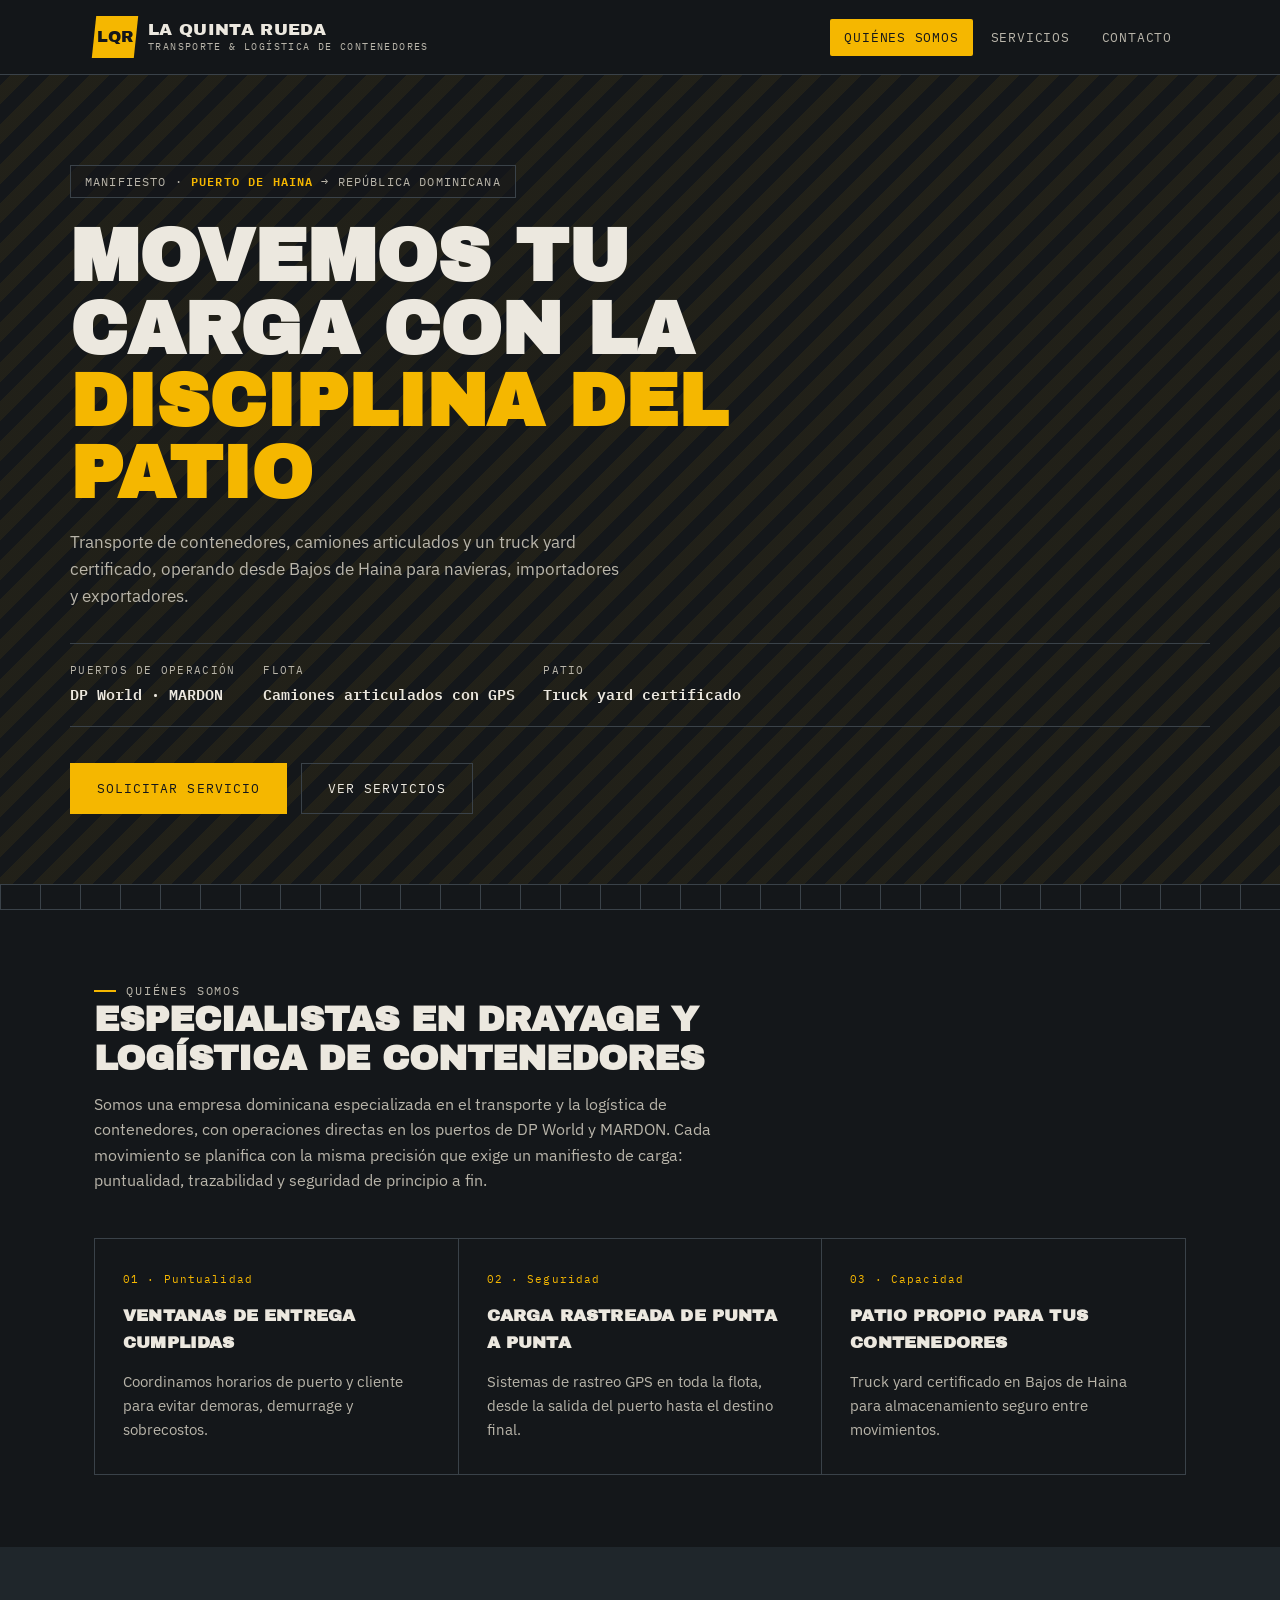
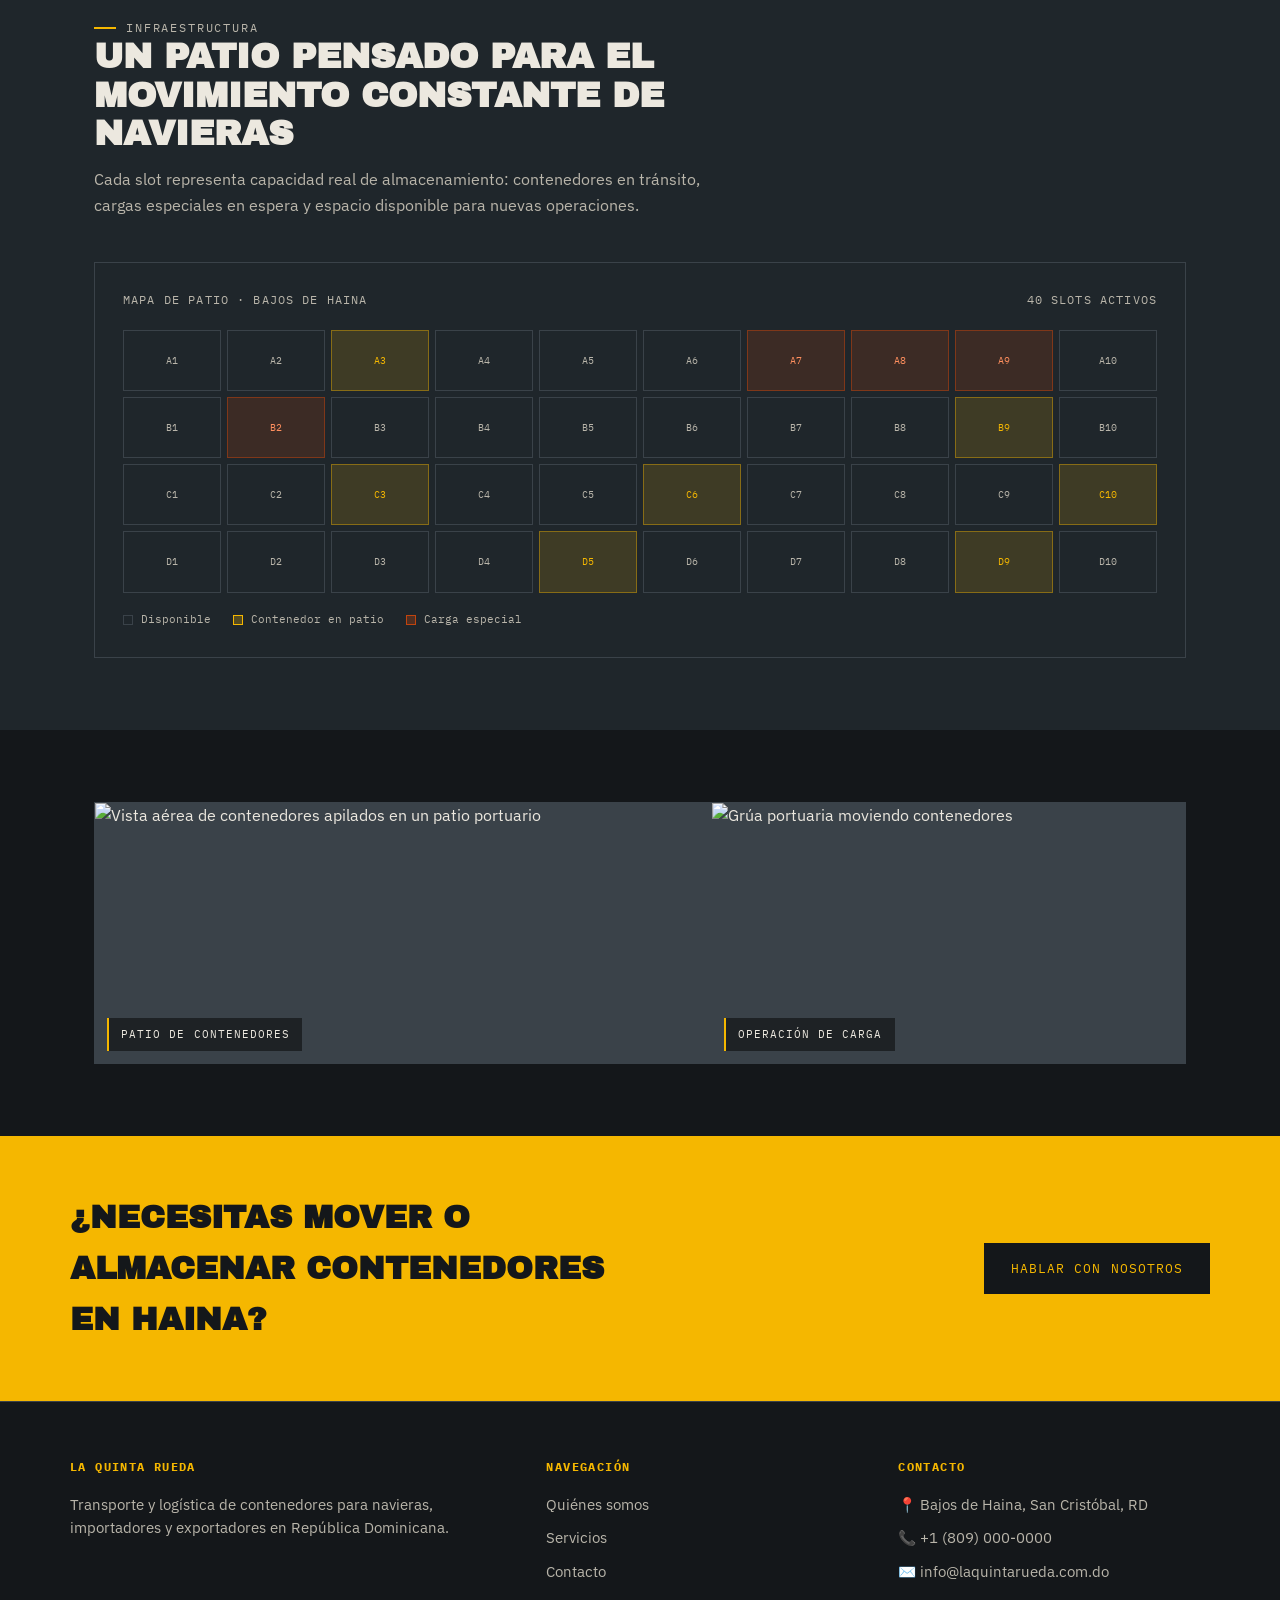
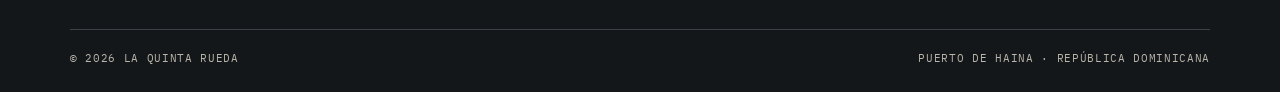
==== index.html @ 8c3c9d0c "Muevo archivos a la raíz para GitHub Pages" ====
<!DOCTYPE html>
<html lang="es">
<head>
  <meta charset="UTF-8">
  <meta name="viewport" content="width=device-width, initial-scale=1.0">
  <title>La Quinta Rueda — Transporte de Contenedores y Truck Yard | Haina, RD</title>
  <meta name="description" content="Transporte de contenedores, camiones articulados y truck yard certificado para navieras en Bajos de Haina, San Cristóbal, República Dominicana.">
  <link rel="stylesheet" href="style.css">
  <link rel="preconnect" href="https://fonts.googleapis.com">
</head>
<body>

  <header class="site-header">
    <div class="nav-wrap">
      <a href="index.html" class="brand">
        <span class="brand-mark"><span>LQR</span></span>
        <span class="brand-text">La Quinta Rueda<small>Transporte &amp; Logística de Contenedores</small></span>
      </a>
      <button class="nav-toggle" aria-label="Abrir menú" aria-expanded="false">☰</button>
      <nav class="main-nav">
        <a href="index.html" class="active">Quiénes somos</a>
        <a href="servicios.html">Servicios</a>
        <a href="contacto.html">Contacto</a>
      </nav>
    </div>
  </header>

  <section class="hero" style="--hero-img:url('https://images.unsplash.com/photo-1494412552100-42e4e7a74ec6?auto=format&fit=crop&w=1800&q=70');">
    <div class="hero-inner">
      <div class="manifest">Manifiesto · <b>Puerto de Haina</b> → República Dominicana</div>
      <h1>Movemos tu carga con la <em>disciplina del patio</em></h1>
      <p class="lede">Transporte de contenedores, camiones articulados y un truck yard certificado, operando desde Bajos de Haina para navieras, importadores y exportadores.</p>

      <dl class="hero-fields">
        <div>
          <dt>Puertos de operación</dt>
          <dd>DP World · MARDON</dd>
        </div>
        <div>
          <dt>Flota</dt>
          <dd>Camiones articulados con GPS</dd>
        </div>
        <div>
          <dt>Patio</dt>
          <dd>Truck yard certificado</dd>
        </div>
      </dl>

      <div class="btn-row">
        <a href="contacto.html" class="btn btn-solid">Solicitar servicio</a>
        <a href="servicios.html" class="btn btn-outline">Ver servicios</a>
      </div>
    </div>
  </section>

  <div class="ruler" aria-hidden="true"></div>

  <section class="block" id="quienes-somos">
    <div class="container">
      <div class="section-head">
        <p class="eyebrow">Quiénes somos</p>
        <h2>Especialistas en drayage y logística de contenedores</h2>
        <p>Somos una empresa dominicana especializada en el transporte y la logística de contenedores, con operaciones directas en los puertos de DP World y MARDON. Cada movimiento se planifica con la misma precisión que exige un manifiesto de carga: puntualidad, trazabilidad y seguridad de principio a fin.</p>
      </div>

      <div class="grid-3">
        <div class="card">
          <span class="tag">01 · Puntualidad</span>
          <h3>Ventanas de entrega cumplidas</h3>
          <p>Coordinamos horarios de puerto y cliente para evitar demoras, demurrage y sobrecostos.</p>
        </div>
        <div class="card">
          <span class="tag">02 · Seguridad</span>
          <h3>Carga rastreada de punta a punta</h3>
          <p>Sistemas de rastreo GPS en toda la flota, desde la salida del puerto hasta el destino final.</p>
        </div>
        <div class="card">
          <span class="tag">03 · Capacidad</span>
          <h3>Patio propio para tus contenedores</h3>
          <p>Truck yard certificado en Bajos de Haina para almacenamiento seguro entre movimientos.</p>
        </div>
      </div>
    </div>
  </section>

  <section class="block alt">
    <div class="container">
      <div class="section-head">
        <p class="eyebrow">Infraestructura</p>
        <h2>Un patio pensado para el movimiento constante de navieras</h2>
        <p>Cada slot representa capacidad real de almacenamiento: contenedores en tránsito, cargas especiales en espera y espacio disponible para nuevas operaciones.</p>
      </div>

      <div class="yard">
        <div class="yard-head">
          <span>Mapa de patio · Bajos de Haina</span>
          <span>40 slots activos</span>
        </div>
        <div class="yard-grid" data-generate></div>
        <div class="yard-legend">
          <span><i class="dot"></i> Disponible</span>
          <span><i class="dot filled"></i> Contenedor en patio</span>
          <span><i class="dot rust"></i> Carga especial</span>
        </div>
      </div>
    </div>
  </section>

  <section class="block">
    <div class="container">
      <div class="photo-strip">
        <figure>
          <img src="https://images.unsplash.com/photo-1494412552100-42e4e7a74ec6?auto=format&fit=crop&w=1200&q=70" alt="Vista aérea de contenedores apilados en un patio portuario">
          <figcaption>Patio de contenedores</figcaption>
        </figure>
        <figure>
          <img src="https://images.unsplash.com/photo-1511578194003-00c80e42dc9b?auto=format&fit=crop&w=900&q=70" alt="Grúa portuaria moviendo contenedores">
          <figcaption>Operación de carga</figcaption>
        </figure>
      </div>
    </div>
  </section>

  <div class="cta-band">
    <div class="cta-inner">
      <h2>¿Necesitas mover o almacenar contenedores en Haina?</h2>
      <a href="contacto.html" class="btn btn-solid">Hablar con nosotros</a>
    </div>
  </div>

  <footer class="site-footer">
    <div class="footer-grid">
      <div>
        <h4>La Quinta Rueda</h4>
        <p>Transporte y logística de contenedores para navieras, importadores y exportadores en República Dominicana.</p>
      </div>
      <div>
        <h4>Navegación</h4>
        <a href="index.html">Quiénes somos</a>
        <a href="servicios.html">Servicios</a>
        <a href="contacto.html">Contacto</a>
      </div>
      <div>
        <h4>Contacto</h4>
        <p>📍 Bajos de Haina, San Cristóbal, RD</p>
        <p>📞 +1 (809) 000-0000</p>
        <p>✉️ info@laquintarueda.com.do</p>
      </div>
    </div>
    <div class="footer-bottom">
      <span>© 2026 La Quinta Rueda</span>
      <span>Puerto de Haina · República Dominicana</span>
    </div>
  </footer>

  <script src="script.js"></script>
</body>
</html>
---- style.css ----
/* ============================================================
   LA QUINTA RUEDA — sistema visual
   Inspirado en el patio de contenedores: placas de acero,
   manifiestos de carga, amarillo de seguridad, medidas de patio.
   ============================================================ */

@import url('https://fonts.googleapis.com/css2?family=Archivo+Black&family=IBM+Plex+Sans:wght@400;500;600;700&family=IBM+Plex+Mono:wght@400;500;600&display=swap');

:root {
  --asphalt: #14171a;
  --steel: #1f262b;
  --steel-light: #2b333a;
  --yellow: #f5b700;
  --rust: #c1440e;
  --paper: #ece8df;
  --paper-dim: #b9b5aa;
  --line: #3a4249;

  --font-display: 'Archivo Black', 'Arial Black', sans-serif;
  --font-body: 'IBM Plex Sans', Arial, sans-serif;
  --font-mono: 'IBM Plex Mono', 'Courier New', monospace;
}

* { box-sizing: border-box; }

html { scroll-behavior: smooth; }

body {
  margin: 0;
  font-family: var(--font-body);
  background-color: var(--asphalt);
  color: var(--paper);
  line-height: 1.6;
}

a { color: inherit; }

img { max-width: 100%; display: block; }

.container {
  max-width: 1140px;
  margin: 0 auto;
  padding: 0 24px;
}

/* -------------------- Eyebrow / mono labels -------------------- */
.eyebrow {
  font-family: var(--font-mono);
  text-transform: uppercase;
  letter-spacing: 0.16em;
  font-size: 0.72rem;
  color: var(--yellow);
  display: flex;
  align-items: center;
  gap: 10px;
  margin: 0 0 14px;
}
.eyebrow::before {
  content: "";
  width: 22px;
  height: 2px;
  background: var(--yellow);
  display: inline-block;
}

/* -------------------- Header / Nav -------------------- */
.site-header {
  position: sticky;
  top: 0;
  z-index: 50;
  background: rgba(20, 23, 26, 0.94);
  backdrop-filter: blur(6px);
  border-bottom: 1px solid var(--line);
}

.nav-wrap {
  display: flex;
  align-items: center;
  justify-content: space-between;
  padding: 16px 24px;
  max-width: 1140px;
  margin: 0 auto;
}

.brand {
  display: flex;
  align-items: center;
  gap: 12px;
  text-decoration: none;
}

.brand-mark {
  width: 42px;
  height: 42px;
  background: var(--yellow);
  color: var(--asphalt);
  font-family: var(--font-display);
  font-size: 1rem;
  display: flex;
  align-items: center;
  justify-content: center;
  flex-shrink: 0;
  transform: skew(-6deg);
}
.brand-mark span { transform: skew(6deg); }

.brand-text {
  font-family: var(--font-display);
  font-size: 1.05rem;
  letter-spacing: 0.02em;
  color: var(--paper);
  text-transform: uppercase;
  line-height: 1.1;
}
.brand-text small {
  display: block;
  font-family: var(--font-mono);
  font-size: 0.62rem;
  color: var(--paper-dim);
  letter-spacing: 0.14em;
  text-transform: uppercase;
  margin-top: 3px;
}

nav.main-nav {
  display: flex;
  gap: 4px;
  align-items: center;
}

nav.main-nav a {
  font-family: var(--font-mono);
  text-decoration: none;
  color: var(--paper-dim);
  font-size: 0.82rem;
  letter-spacing: 0.06em;
  text-transform: uppercase;
  padding: 8px 14px;
  border-radius: 2px;
  transition: color 0.15s ease, background 0.15s ease;
}
nav.main-nav a:hover { color: var(--asphalt); background: var(--yellow); }
nav.main-nav a.active { color: var(--asphalt); background: var(--yellow); }

.nav-toggle {
  display: none;
  background: none;
  border: 1px solid var(--line);
  color: var(--paper);
  width: 42px;
  height: 42px;
  align-items: center;
  justify-content: center;
  cursor: pointer;
  font-size: 1.2rem;
}

/* -------------------- Hero (manifest placard) -------------------- */
.hero {
  position: relative;
  padding: 90px 24px 70px;
  overflow: hidden;
  background:
    linear-gradient(180deg, rgba(20,23,26,0.55) 0%, rgba(20,23,26,0.92) 100%),
    var(--hero-img, none);
  background-size: cover;
  background-position: center;
}

.hero::before {
  content: "";
  position: absolute;
  inset: 0;
  background-image: repeating-linear-gradient(
    -45deg, rgba(245,183,0,0.06) 0 14px, transparent 14px 28px
  );
  pointer-events: none;
}

.hero-inner {
  position: relative;
  max-width: 1140px;
  margin: 0 auto;
}

.manifest {
  display: inline-block;
  border: 1px solid var(--line);
  background: rgba(20,23,26,0.55);
  padding: 6px 14px;
  font-family: var(--font-mono);
  font-size: 0.72rem;
  letter-spacing: 0.1em;
  text-transform: uppercase;
  color: var(--paper-dim);
  margin-bottom: 22px;
}
.manifest b { color: var(--yellow); font-weight: 600; }

.hero h1 {
  font-family: var(--font-display);
  font-size: clamp(2.4rem, 6vw, 4.6rem);
  line-height: 0.98;
  text-transform: uppercase;
  margin: 0 0 20px;
  max-width: 780px;
}
.hero h1 em {
  font-style: normal;
  color: var(--yellow);
}

.hero p.lede {
  font-size: 1.05rem;
  color: var(--paper-dim);
  max-width: 560px;
  margin: 0 0 34px;
}

.hero-fields {
  display: flex;
  flex-wrap: wrap;
  gap: 28px;
  margin: 0 0 36px;
  padding: 18px 0;
  border-top: 1px solid var(--line);
  border-bottom: 1px solid var(--line);
}
.hero-fields div { font-family: var(--font-mono); }
.hero-fields dt {
  font-size: 0.66rem;
  text-transform: uppercase;
  letter-spacing: 0.12em;
  color: var(--paper-dim);
  margin-bottom: 4px;
}
.hero-fields dd { margin: 0; font-size: 0.95rem; color: var(--paper); font-weight: 600; }

.btn-row { display: flex; flex-wrap: wrap; gap: 14px; }

.btn {
  font-family: var(--font-mono);
  text-decoration: none;
  text-transform: uppercase;
  letter-spacing: 0.08em;
  font-size: 0.82rem;
  padding: 14px 26px;
  border: 1px solid var(--yellow);
  display: inline-flex;
  align-items: center;
  gap: 10px;
  transition: transform 0.15s ease, background 0.15s ease, color 0.15s ease;
}
.btn-solid { background: var(--yellow); color: var(--asphalt); }
.btn-solid:hover { background: var(--paper); border-color: var(--paper); transform: translateY(-2px); }
.btn-outline { color: var(--paper); border-color: var(--line); }
.btn-outline:hover { border-color: var(--yellow); color: var(--yellow); transform: translateY(-2px); }

/* -------------------- Sections -------------------- */
section.block { padding: 72px 24px; }
section.block.alt { background: var(--steel); }

.section-head { max-width: 640px; margin: 0 0 44px; }
.section-head h2 {
  font-family: var(--font-display);
  text-transform: uppercase;
  font-size: clamp(1.6rem, 3vw, 2.2rem);
  margin: 0 0 14px;
  line-height: 1.1;
}
.section-head p { color: var(--paper-dim); margin: 0; }

.grid-3 {
  display: grid;
  grid-template-columns: repeat(3, 1fr);
  gap: 1px;
  background: var(--line);
  border: 1px solid var(--line);
}
.grid-2 {
  display: grid;
  grid-template-columns: repeat(2, 1fr);
  gap: 1px;
  background: var(--line);
  border: 1px solid var(--line);
}

.card {
  background: var(--asphalt);
  padding: 32px 28px;
  position: relative;
}
section.block.alt .card { background: var(--steel); }

.card .tag {
  font-family: var(--font-mono);
  font-size: 0.7rem;
  color: var(--yellow);
  letter-spacing: 0.1em;
  display: block;
  margin-bottom: 14px;
}
.card h3 {
  font-family: var(--font-display);
  text-transform: uppercase;
  font-size: 1.05rem;
  margin: 0 0 12px;
  letter-spacing: 0.01em;
}
.card p { color: var(--paper-dim); margin: 0; font-size: 0.95rem; }

/* -------------------- Signature: Yard grid (mapa de patio) -------------------- */
.yard {
  border: 1px solid var(--line);
  padding: 28px;
  background: var(--steel);
}
.yard-head {
  display: flex;
  justify-content: space-between;
  align-items: baseline;
  flex-wrap: wrap;
  gap: 10px;
  margin-bottom: 20px;
  font-family: var(--font-mono);
  font-size: 0.72rem;
  text-transform: uppercase;
  letter-spacing: 0.1em;
  color: var(--paper-dim);
}
.yard-grid {
  display: grid;
  grid-template-columns: repeat(10, 1fr);
  gap: 6px;
}
.slot {
  aspect-ratio: 1.6 / 1;
  border: 1px solid var(--line);
  display: flex;
  align-items: center;
  justify-content: center;
  font-family: var(--font-mono);
  font-size: 0.6rem;
  color: var(--paper-dim);
  transition: background 0.2s ease, color 0.2s ease, border-color 0.2s ease;
}
.slot.filled { background: rgba(245,183,0,0.14); border-color: rgba(245,183,0,0.4); color: var(--yellow); }
.slot.rust { background: rgba(193,68,14,0.18); border-color: rgba(193,68,14,0.5); color: #ff8f5e; }
.slot:hover { background: var(--yellow); color: var(--asphalt); border-color: var(--yellow); }

.yard-legend {
  display: flex;
  gap: 22px;
  margin-top: 18px;
  flex-wrap: wrap;
  font-family: var(--font-mono);
  font-size: 0.7rem;
  color: var(--paper-dim);
}
.yard-legend span { display: inline-flex; align-items: center; gap: 8px; }
.dot { width: 10px; height: 10px; display: inline-block; border: 1px solid var(--line); }
.dot.filled { background: rgba(245,183,0,0.25); border-color: var(--yellow); }
.dot.rust { background: rgba(193,68,14,0.3); border-color: var(--rust); }

/* -------------------- Photo strip -------------------- */
.photo-strip {
  display: grid;
  grid-template-columns: 1.3fr 1fr;
  gap: 1px;
  background: var(--line);
  border: 1px solid var(--line);
}
.photo-strip figure { margin: 0; position: relative; overflow: hidden; min-height: 260px; }
.photo-strip img { width: 100%; height: 100%; object-fit: cover; position: absolute; inset: 0; }
.photo-strip figcaption {
  position: relative;
  z-index: 2;
  font-family: var(--font-mono);
  font-size: 0.66rem;
  text-transform: uppercase;
  letter-spacing: 0.1em;
  color: var(--paper);
  background: rgba(20,23,26,0.75);
  padding: 8px 12px;
  position: absolute;
  left: 12px;
  bottom: 12px;
  border-left: 2px solid var(--yellow);
}

/* -------------------- Ruler / measurement divider -------------------- */
.ruler {
  height: 26px;
  background:
    repeating-linear-gradient(90deg, var(--line) 0 1px, transparent 1px 40px),
    var(--asphalt);
  border-top: 1px solid var(--line);
  border-bottom: 1px solid var(--line);
}

/* -------------------- CTA band -------------------- */
.cta-band {
  background: var(--yellow);
  color: var(--asphalt);
  padding: 56px 24px;
}
.cta-inner {
  max-width: 1140px;
  margin: 0 auto;
  display: flex;
  justify-content: space-between;
  align-items: center;
  flex-wrap: wrap;
  gap: 24px;
}
.cta-inner h2 {
  font-family: var(--font-display);
  text-transform: uppercase;
  font-size: clamp(1.4rem, 3vw, 2rem);
  margin: 0;
  max-width: 560px;
}
.cta-band .btn-solid { background: var(--asphalt); color: var(--yellow); border-color: var(--asphalt); }
.cta-band .btn-solid:hover { background: var(--steel); }

/* -------------------- Footer -------------------- */
footer.site-footer {
  background: var(--asphalt);
  border-top: 1px solid var(--line);
  padding: 56px 24px 24px;
}
.footer-grid {
  max-width: 1140px;
  margin: 0 auto;
  display: grid;
  grid-template-columns: 1.4fr 1fr 1fr;
  gap: 40px;
  padding-bottom: 36px;
}
.footer-grid h4 {
  font-family: var(--font-mono);
  text-transform: uppercase;
  font-size: 0.72rem;
  letter-spacing: 0.12em;
  color: var(--yellow);
  margin: 0 0 16px;
}
.footer-grid p, .footer-grid a {
  color: var(--paper-dim);
  text-decoration: none;
  font-size: 0.92rem;
  margin: 0 0 10px;
  display: block;
}
.footer-grid a:hover { color: var(--yellow); }
.footer-bottom {
  max-width: 1140px;
  margin: 0 auto;
  border-top: 1px solid var(--line);
  padding-top: 20px;
  display: flex;
  justify-content: space-between;
  flex-wrap: wrap;
  gap: 10px;
  font-family: var(--font-mono);
  font-size: 0.7rem;
  color: var(--paper-dim);
  text-transform: uppercase;
  letter-spacing: 0.06em;
}

/* -------------------- Forms (contacto) -------------------- */
.form-wrap {
  display: grid;
  grid-template-columns: 1fr 1fr;
  gap: 1px;
  background: var(--line);
  border: 1px solid var(--line);
}
.form-panel { background: var(--asphalt); padding: 40px; }
.form-panel.info { background: var(--steel); }

.field { margin-bottom: 20px; }
.field label {
  display: block;
  font-family: var(--font-mono);
  font-size: 0.7rem;
  text-transform: uppercase;
  letter-spacing: 0.1em;
  color: var(--paper-dim);
  margin-bottom: 8px;
}
.field input,
.field select,
.field textarea {
  width: 100%;
  background: var(--steel-light);
  border: 1px solid var(--line);
  color: var(--paper);
  padding: 12px 14px;
  font-family: var(--font-body);
  font-size: 0.95rem;
  border-radius: 0;
}
.field input:focus,
.field select:focus,
.field textarea:focus {
  outline: none;
  border-color: var(--yellow);
}
.field textarea { resize: vertical; min-height: 120px; }

.form-note {
  font-family: var(--font-mono);
  font-size: 0.72rem;
  color: var(--paper-dim);
  margin-top: 14px;
  line-height: 1.6;
}

.info-list { list-style: none; padding: 0; margin: 0 0 32px; }
.info-list li {
  display: flex;
  gap: 14px;
  padding: 16px 0;
  border-bottom: 1px solid var(--line);
}
.info-list li:first-child { border-top: 1px solid var(--line); }
.info-list .k {
  font-family: var(--font-mono);
  font-size: 0.66rem;
  text-transform: uppercase;
  letter-spacing: 0.1em;
  color: var(--yellow);
  width: 90px;
  flex-shrink: 0;
  padding-top: 2px;
}
.info-list .v { font-size: 0.95rem; color: var(--paper); }
.info-list .v small { display: block; color: var(--paper-dim); font-family: var(--font-mono); font-size: 0.75rem; margin-top: 4px; }

.whatsapp-btn {
  display: inline-flex;
  align-items: center;
  gap: 10px;
  background: #25D366;
  color: #0b1a10;
  font-family: var(--font-mono);
  text-transform: uppercase;
  letter-spacing: 0.06em;
  font-size: 0.82rem;
  font-weight: 600;
  text-decoration: none;
  padding: 14px 22px;
  margin-top: 10px;
}
.whatsapp-btn:hover { background: #1ebe5a; }

#form-status {
  font-family: var(--font-mono);
  font-size: 0.8rem;
  margin-top: 16px;
  display: none;
  padding: 12px 14px;
  border-left: 3px solid var(--yellow);
  background: rgba(245,183,0,0.08);
}
#form-status.show { display: block; }

/* -------------------- Responsive -------------------- */
@media (max-width: 860px) {
  .grid-3 { grid-template-columns: 1fr; }
  .grid-2 { grid-template-columns: 1fr; }
  .photo-strip { grid-template-columns: 1fr; }
  .form-wrap { grid-template-columns: 1fr; }
  .footer-grid { grid-template-columns: 1fr; gap: 28px; }
  .yard-grid { grid-template-columns: repeat(5, 1fr); }
}

@media (max-width: 700px) {
  nav.main-nav {
    position: absolute;
    top: 100%;
    left: 0;
    right: 0;
    background: var(--asphalt);
    border-bottom: 1px solid var(--line);
    flex-direction: column;
    align-items: stretch;
    padding: 8px 24px 18px;
    display: none;
  }
  nav.main-nav.open { display: flex; }
  nav.main-nav a { padding: 12px 0; border-bottom: 1px solid var(--line); }
  .nav-toggle { display: flex; }
  .hero { padding: 60px 20px 46px; }
  .hero-fields { gap: 18px; }
}

@media (prefers-reduced-motion: reduce) {
  * { transition: none !important; scroll-behavior: auto !important; }
}
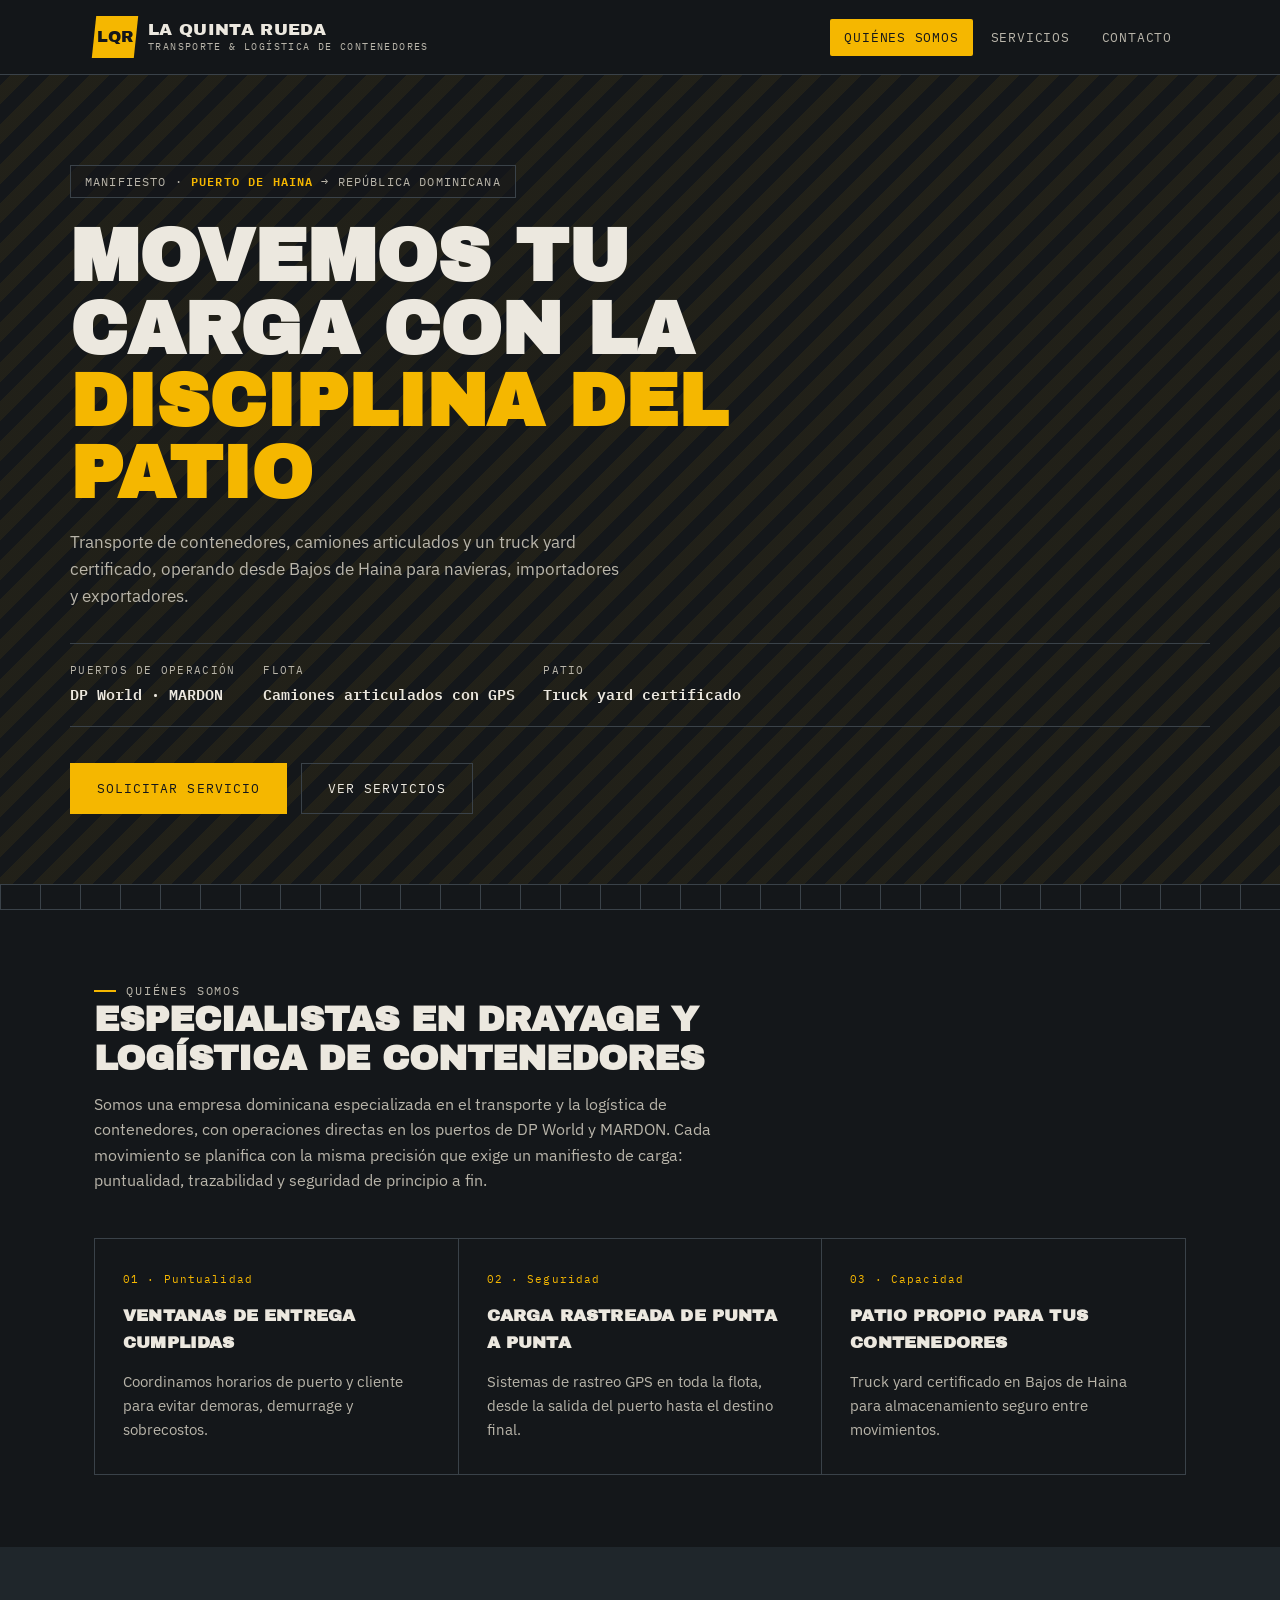
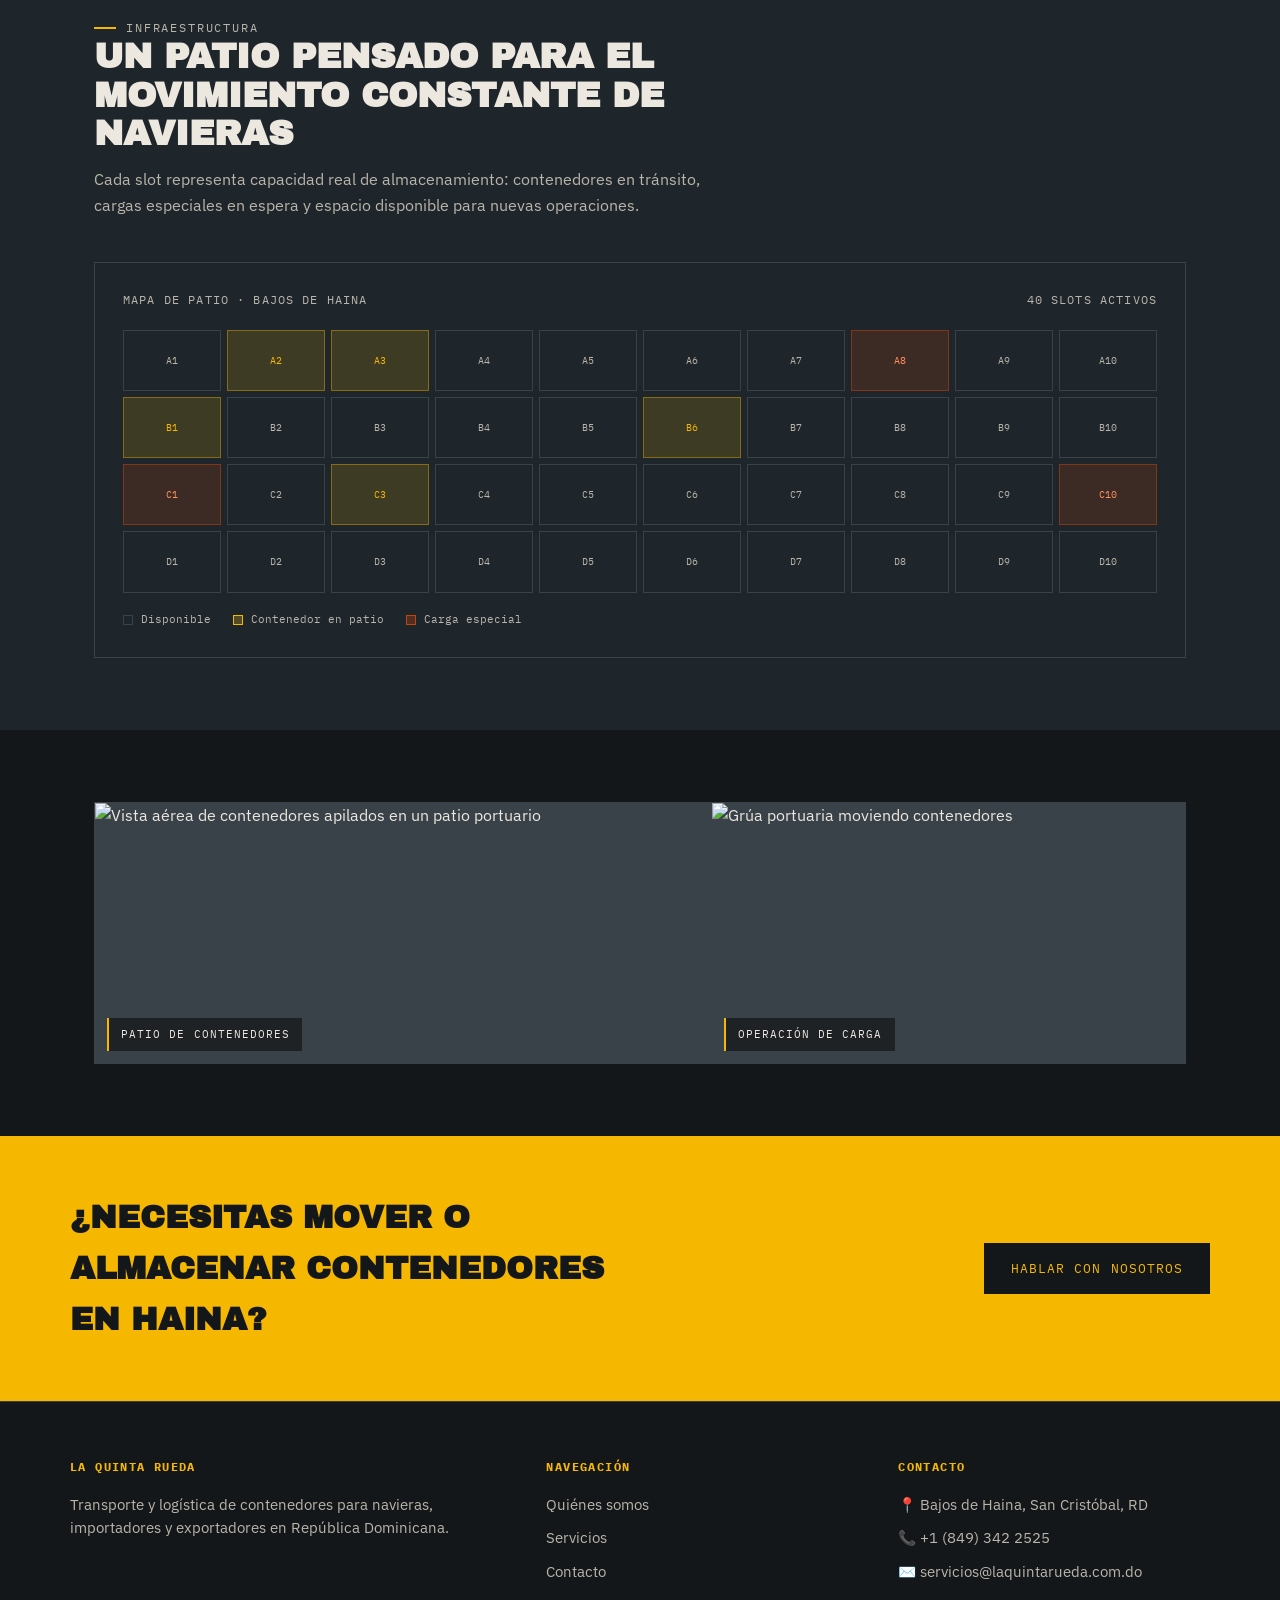
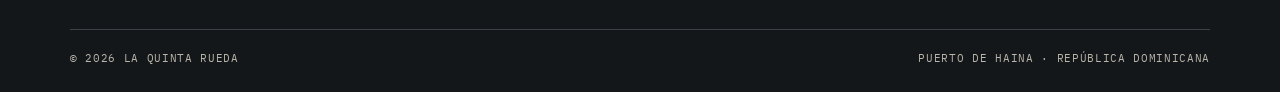
==== commit ef9d6a25: "Actualizo archivos del sitio web La Quinta Rueda" ====
--- a/index.html
+++ b/index.html
@@ -143,8 +143,8 @@
       <div>
         <h4>Contacto</h4>
         <p>📍 Bajos de Haina, San Cristóbal, RD</p>
-        <p>📞 +1 (809) 000-0000</p>
-        <p>✉️ info@laquintarueda.com.do</p>
+        <p>📞 +1 (849) 342 2525</p>
+        <p>✉️ servicios@laquintarueda.com.do</p>
       </div>
     </div>
     <div class="footer-bottom">
